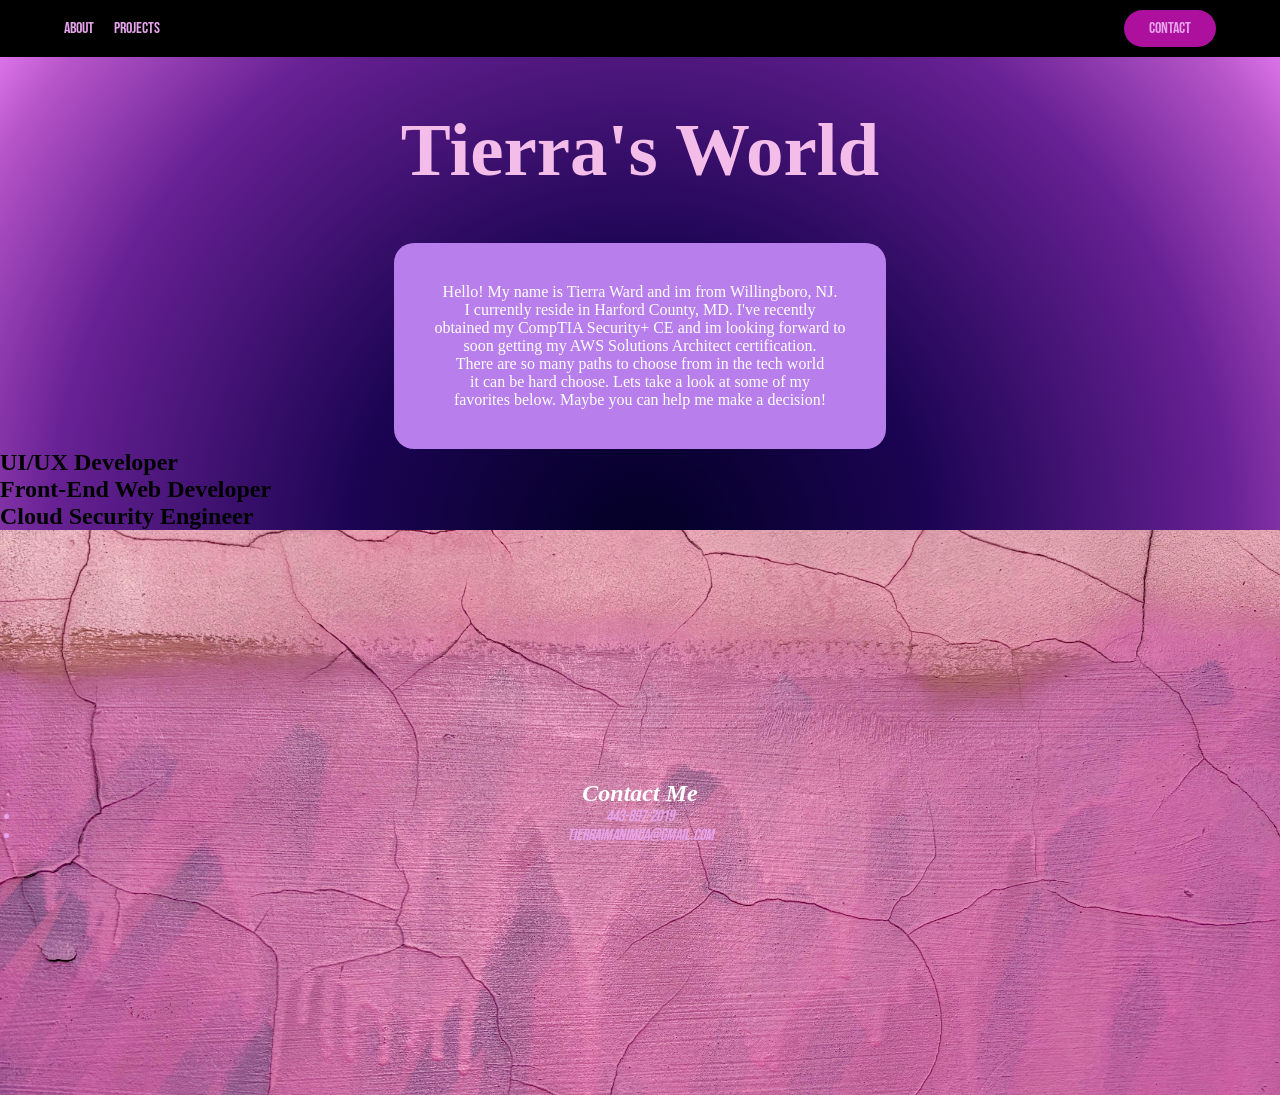
==== index.html @ ae032ce7 "added a footer and images to asset file" ====
<!DOCTYPE html>
<html lang="en">
    <head>
        <meta charset="UTF-8">
        <title>Front End Web Development Portfolio</title>
        <meta name="viewport" content="width=device-width, initial-scale=1.0">
        <link rel="stylesheet" href="styles.css">
        <meta name= "viewport" content="width=device-width, initial-scale=1.0"> 
    </head>
    <body>
        <header>
            <nav>
                <ul class="nav_links">
                    <li><a href="#">About</a></li>
                    <li><a href="#">Projects</a></li>
                </ul>
            </nav>
            <a class="cta" href="#"><button>Contact</button></a>
        </header>
        <main>
            <h1 id="tierras_world">Tierra's World</h1>
            <div class="bio_box">
                <p id="bio">Hello! My name is Tierra Ward and im from Willingboro, NJ.<br>
                I currently reside in Harford County, MD. I've recently<br>
                obtained my CompTIA Security+ CE and im looking forward to<br>
                soon getting my AWS Solutions Architect certification.<br>
                There are so many paths to choose from in the tech world<br>
                it can be hard choose. Lets take a look at some of my<br>
                favorites below. Maybe you can help me make a decision!
                </p>
            </div>
            <section>
                <h2>UI/UX Developer</h2>
            </section>
            
            <section>
                <h2>Front-End Web Developer</h2>
            </section>

            <section>
                <h2>Cloud Security Engineer</h2>
            </section>
        </main>
        <footer>
             <address>
                <h2>Contact Me</h2>
                <ul>
                    <li><a href="tel:4438972019">443-897-2019</a></li>
                    <li><a href="mailto:tierraimanimua@gmail.com">tierraimanimua@gmail.com</a></li>
                </ul>
            </address>
        </footer>
    </body>
</html>
---- styles.css ----
@import url('https://fonts.googleapis.com/css2?family=Bebas+Neue&display=swap');

* {
    margin: 0;
    padding: 0;
    box-sizing: border-box;
}

body {
    background: #020024;
    background: radial-gradient(circle, rgba(2, 0, 36, 1) 0%, rgba(27, 4, 82, 1) 34%, rgba(104, 33, 148, 1) 70%, rgba(182, 85, 201, 1) 89%, rgba(245, 134, 252, 1) 100%);
    margin: 0;
    min-height: 100vh;
    display: flex;
    flex-direction: column;
    
}

#tierras_world {
    font-size: 75px;
    text-align: center;
    padding: 50px;
    color: rgb(244, 189, 233);
}

li, a, button {
    font-family: "Bebas Neue", -apple-system, BlinkMacSystemFont, 'Segoe UI', Roboto, Oxygen, Ubuntu, Cantarell, 'Open Sans', 'Helvetica Neue', sans-serif;
    font-weight: 400;
    font-size: 16px;
    color: rgb(230, 164, 236);
    text-decoration: none;
}

header {
    display: flex;
    justify-content: space-between;
    align-items: center;
    padding: 10px 5%;
    background-color: black;
    width: 100%;
}

/* Nav Bar */

.nav_links {
    list-style: none;
    display: flex;
    gap: 20px;
    padding: 0;
    margin: 0;
}


.nav_links li a {
    text-decoration: none;
    transition: all 0.3s ease 0s;
}

.nav_links li a:hover {
    color: deeppink;
}

button {
    padding: 9px 25px;
    background-color: rgba(215, 21, 197, 0.8);
    border: none;
    border-radius: 50px;
    cursor: pointer;
    transition: all 0.3s ease 0s;
}

button:hover {
    background-color: rgba(247, 104, 234, 0.8);
}

/* End Nav Bar */

#bio {
    display: inline-block;
    background-color: rgb(183, 126, 236);
    text-align: center;
    border-radius: 20px;
    color: white;
    padding: 40px;
}

.bio_box {
    display: flex;
    justify-content: center;
    align-items: center;
}

footer {
    margin-top: auto;
    background-image: url("assets/footer_img2.jpg");
    background-position: center;
    background-size: cover;
    background-repeat: no-repeat;
    padding: 250px 20px;

    color: white;
    text-align: center;
    width: 100%;
}
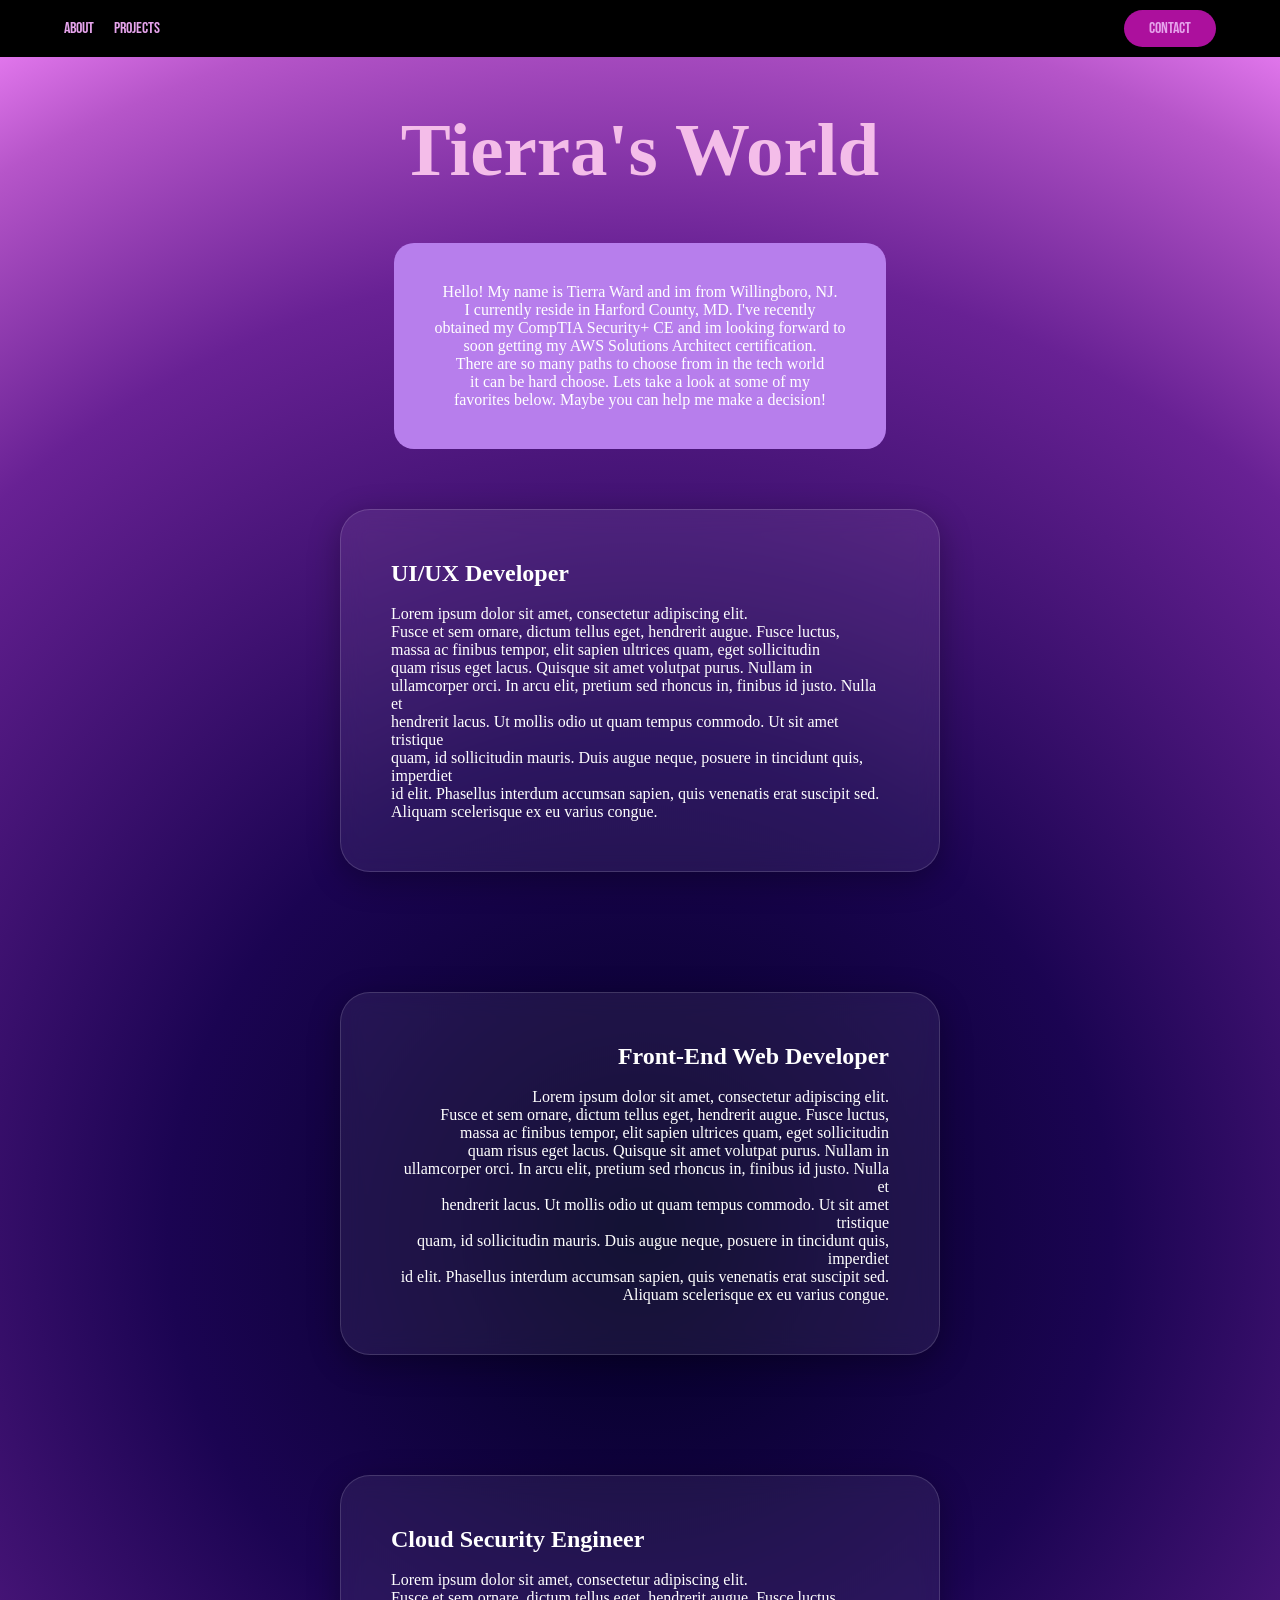
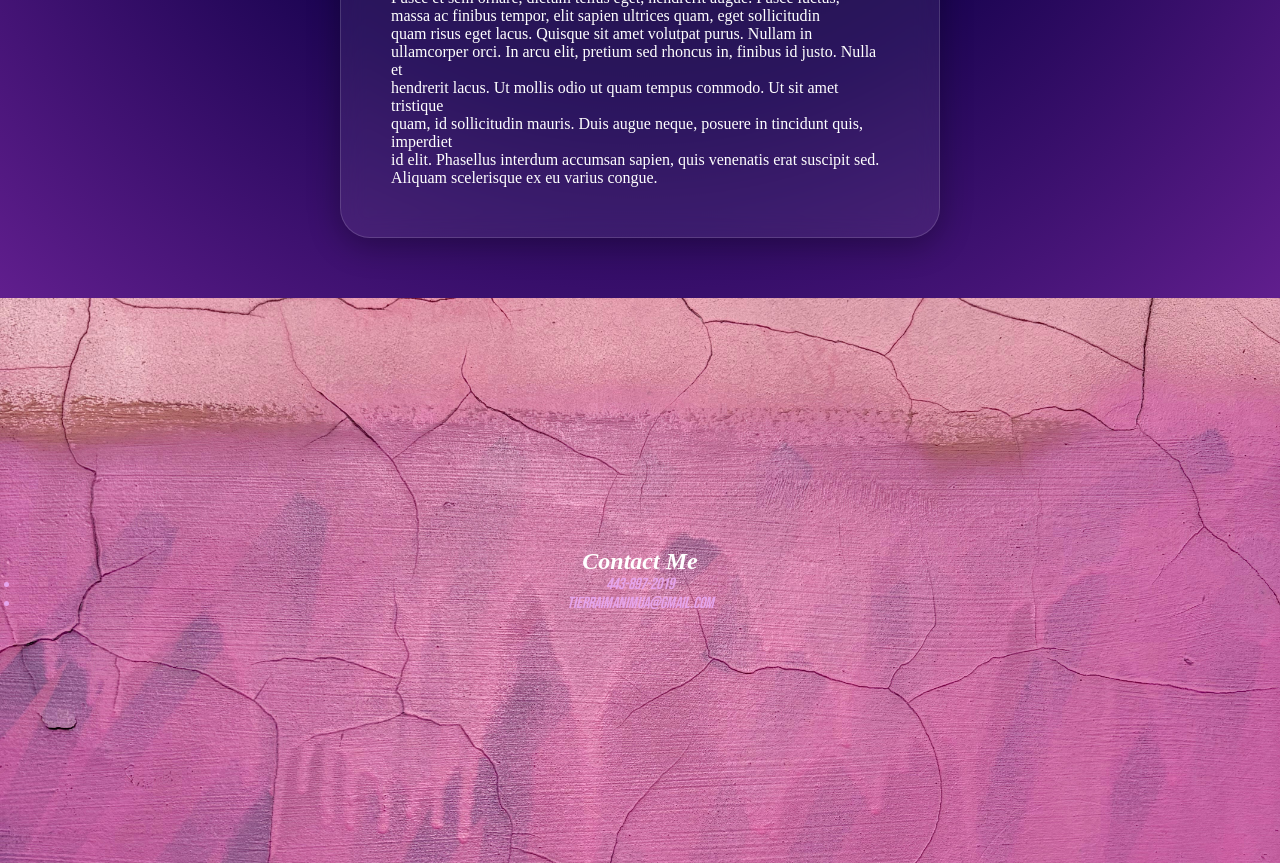
==== commit 5f9a40f4: "created bubble like text boxes for section elements" ====
--- a/index.html
+++ b/index.html
@@ -29,16 +29,52 @@
                 favorites below. Maybe you can help me make a decision!
                 </p>
             </div>
-            <section>
+            <section class="ux_dev">
+                <div class="text_container">
                 <h2>UI/UX Developer</h2>
+                <br>
+                <p>Lorem ipsum dolor sit amet, consectetur adipiscing elit.<br>
+                Fusce et sem ornare, dictum tellus eget, hendrerit augue. Fusce luctus,<br>
+                massa ac finibus tempor, elit sapien ultrices quam, eget sollicitudin<br>
+                quam risus eget lacus. Quisque sit amet volutpat purus. Nullam in ullamcorper
+                orci. In arcu elit, pretium sed rhoncus in, finibus id justo. Nulla et<br>
+                hendrerit lacus. Ut mollis odio ut quam tempus commodo. Ut sit amet tristique<br>
+                quam, id sollicitudin mauris. Duis augue neque, posuere in tincidunt quis, imperdiet<br>
+                id elit. Phasellus interdum accumsan sapien, quis venenatis erat suscipit sed.<br>
+                Aliquam scelerisque ex eu varius congue.</p>
+                </div>
             </section>
             
-            <section>
+            <section class="front_dev">
+                <div class="text_container">
                 <h2>Front-End Web Developer</h2>
+                <br>
+                <p>Lorem ipsum dolor sit amet, consectetur adipiscing elit.<br>
+                Fusce et sem ornare, dictum tellus eget, hendrerit augue. Fusce luctus,<br>
+                massa ac finibus tempor, elit sapien ultrices quam, eget sollicitudin<br>
+                quam risus eget lacus. Quisque sit amet volutpat purus. Nullam in ullamcorper
+                orci. In arcu elit, pretium sed rhoncus in, finibus id justo. Nulla et<br>
+                hendrerit lacus. Ut mollis odio ut quam tempus commodo. Ut sit amet tristique<br>
+                quam, id sollicitudin mauris. Duis augue neque, posuere in tincidunt quis, imperdiet<br>
+                id elit. Phasellus interdum accumsan sapien, quis venenatis erat suscipit sed.<br>
+                Aliquam scelerisque ex eu varius congue.</p>
+                </div>
             </section>
 
-            <section>
+            <section class="cloud">
+                <div class="text_container">
                 <h2>Cloud Security Engineer</h2>
+                <br>
+                <p>Lorem ipsum dolor sit amet, consectetur adipiscing elit.<br>
+                Fusce et sem ornare, dictum tellus eget, hendrerit augue. Fusce luctus,<br>
+                massa ac finibus tempor, elit sapien ultrices quam, eget sollicitudin<br>
+                quam risus eget lacus. Quisque sit amet volutpat purus. Nullam in ullamcorper
+                orci. In arcu elit, pretium sed rhoncus in, finibus id justo. Nulla et<br>
+                hendrerit lacus. Ut mollis odio ut quam tempus commodo. Ut sit amet tristique<br>
+                quam, id sollicitudin mauris. Duis augue neque, posuere in tincidunt quis, imperdiet<br>
+                id elit. Phasellus interdum accumsan sapien, quis venenatis erat suscipit sed.<br>
+                Aliquam scelerisque ex eu varius congue.</p>
+                </div>
             </section>
         </main>
         <footer>
--- a/styles.css
+++ b/styles.css
@@ -90,6 +90,53 @@
     align-items: center;
 }
 
+/* Job Paragraph Section */
+
+section {
+    display: flex;
+    justify-content: center;
+    padding: 60px 20px;
+}
+
+.ux_dev {
+    background-color: none;
+    color: white;
+    text-align: left;
+}
+
+.front_dev {
+    background-color: none;
+    color: white;
+    text-align: right;
+}
+
+.cloud {
+    background-color: none;
+    color: white;
+    text-align: left;
+}
+
+.text_container {
+    background-color: rgba(255, 255, 255, 0.07); 
+    backdrop-filter: blur(12px);
+    -webkit-backdrop-filter: blur(12px);
+    border: 1px solid rgba(255, 255, 255, 0.15);
+    border-radius: 30px;
+    padding: 50px;
+    max-width: 600px;
+    width: 100%;
+    transition: all 0.4s ease-in-out;
+    box-shadow: 0 8px 32px 0 rgba(0, 0, 0, 0.3);
+}
+
+.text_container:hover{
+    transform: translateY(-5px);
+    background-color: rgba(255, 255, 255, 0.12);
+    box-shadow: 0 0 30px 5px rgba(255, 20, 147, 0.6); 
+    border-color: rgba(255, 20, 147, 0.4);
+}
+/* Job Paragraph Section */
+
 footer {
     margin-top: auto;
     background-image: url("assets/footer_img2.jpg");
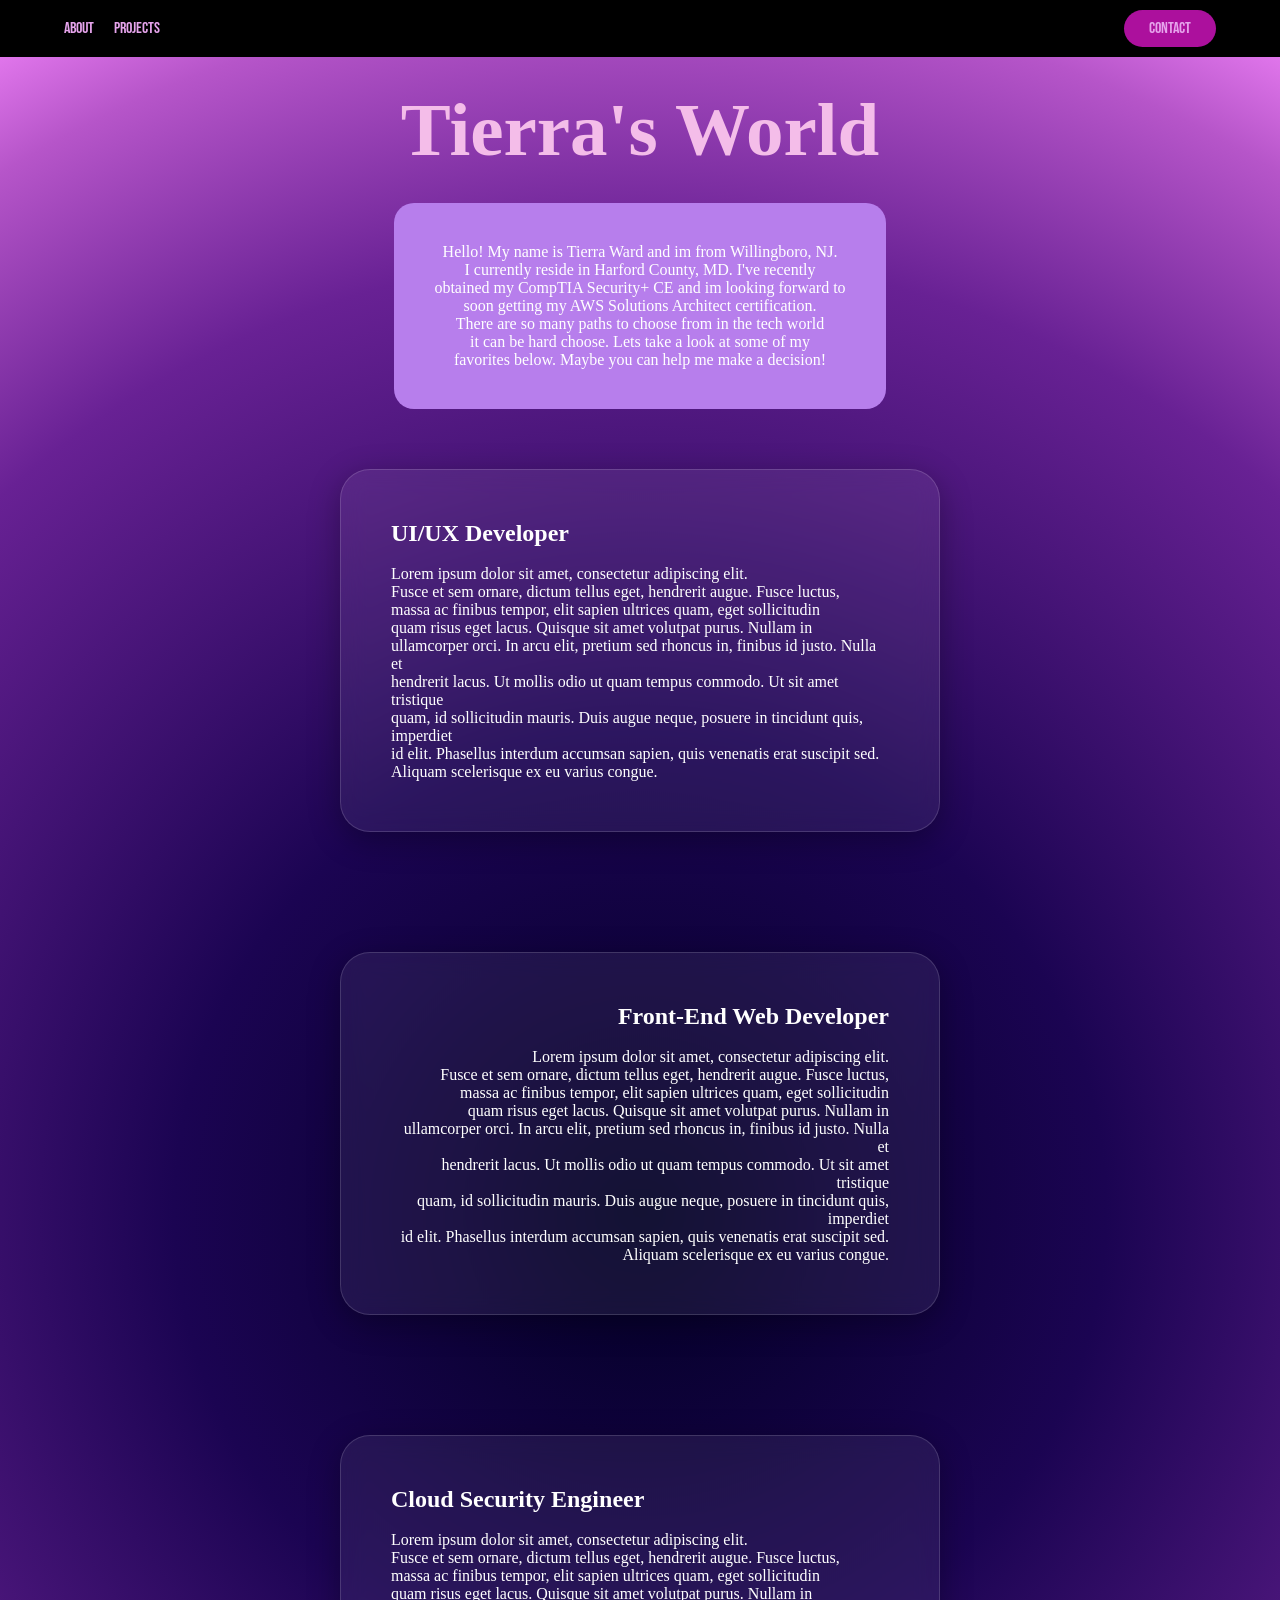
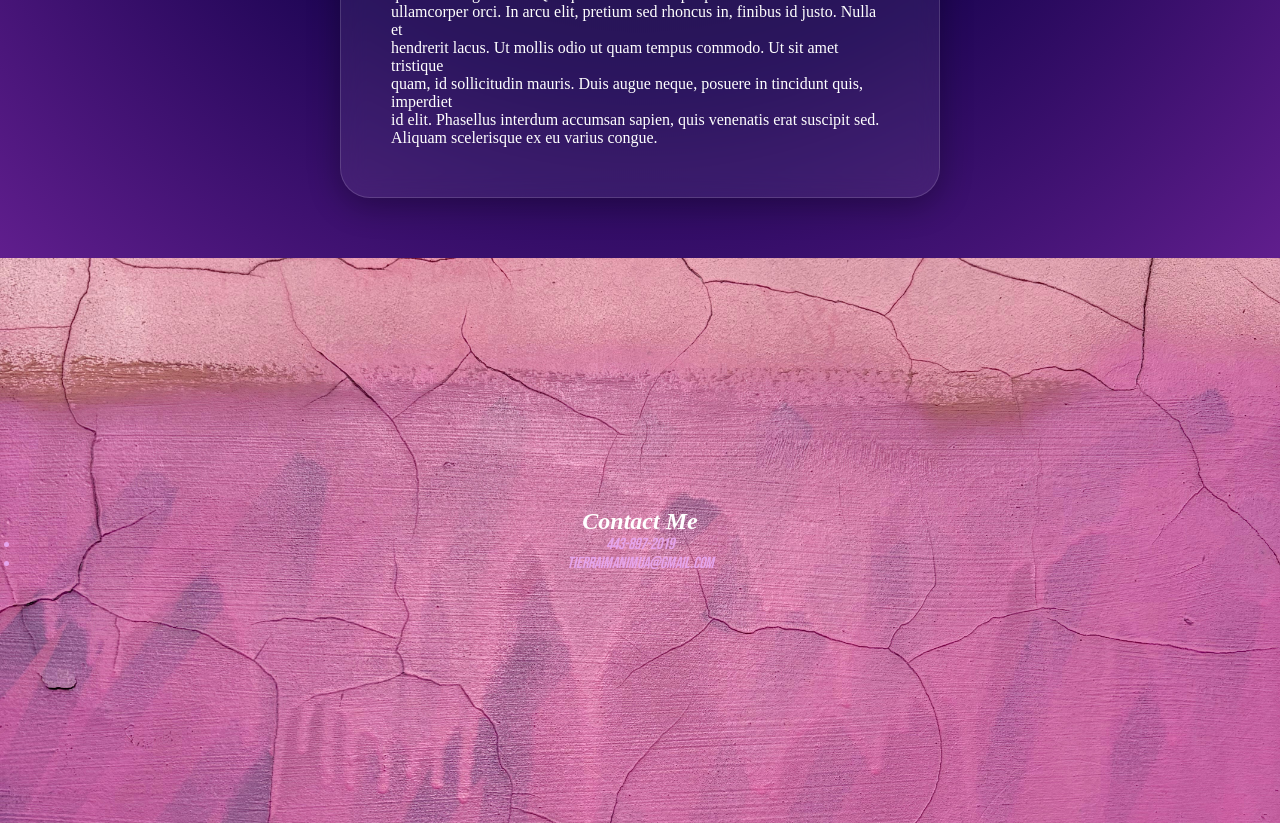
==== commit 042aebbc: "made image frames to hold my coursework screenshots in my projects html file" ====
--- a/index.html
+++ b/index.html
@@ -12,13 +12,13 @@
             <nav>
                 <ul class="nav_links">
                     <li><a href="#">About</a></li>
-                    <li><a href="#">Projects</a></li>
+                    <li><a href="projects.html" target="_blank">Projects</a></li>
                 </ul>
             </nav>
             <a class="cta" href="#"><button>Contact</button></a>
         </header>
         <main>
-            <h1 id="tierras_world">Tierra's World</h1>
+            <h1 class="heading">Tierra's World</h1>
             <div class="bio_box">
                 <p id="bio">Hello! My name is Tierra Ward and im from Willingboro, NJ.<br>
                 I currently reside in Harford County, MD. I've recently<br>
--- a/styles.css
+++ b/styles.css
@@ -16,11 +16,23 @@
     
 }
 
-#tierras_world {
+.background2 {
+    background: #833AB4;
+    background: linear-gradient(0deg,rgba(131, 58, 180, 1) 0%, rgba(253, 29, 29, 1) 50%, rgba(252, 176, 69, 1) 100%);
+}
+
+.heading {
     font-size: 75px;
     text-align: center;
+    padding: 30px;
+    color: rgb(244, 189, 233);
+}
+
+.heading2 {
+    font-size: 75px;
+    text-align: center;
     padding: 50px;
-    color: rgb(244, 189, 233);
+    color: whitesmoke;
 }
 
 li, a, button {
@@ -148,4 +160,44 @@
     color: white;
     text-align: center;
     width: 100%;
-}+}
+
+/* Project Containers */
+
+.image_containers {
+    display: flex;
+    flex-direction: column;
+    align-items: center;
+    gap: 40px;
+    width: 100%;
+    padding: 40px 0;
+}
+
+.fig_box {
+    display: flex;
+    flex-direction: column;
+    align-items: center;
+    width: 350px;
+    margin: 75px 200px;
+}
+
+.frame {
+    width: 550px;
+    height: 350px;
+    overflow: hidden;
+    border-radius: 20px;
+    box-shadow: 0 8px 24px rgba(0,0,0,0.2);
+}
+
+.fig_box img {
+    width: 100%;
+    height: 100%;
+    object-fit: contain;
+    object-position: center;
+}
+
+figcaption {
+    color: aliceblue;
+}
+
+/* Project Containers */
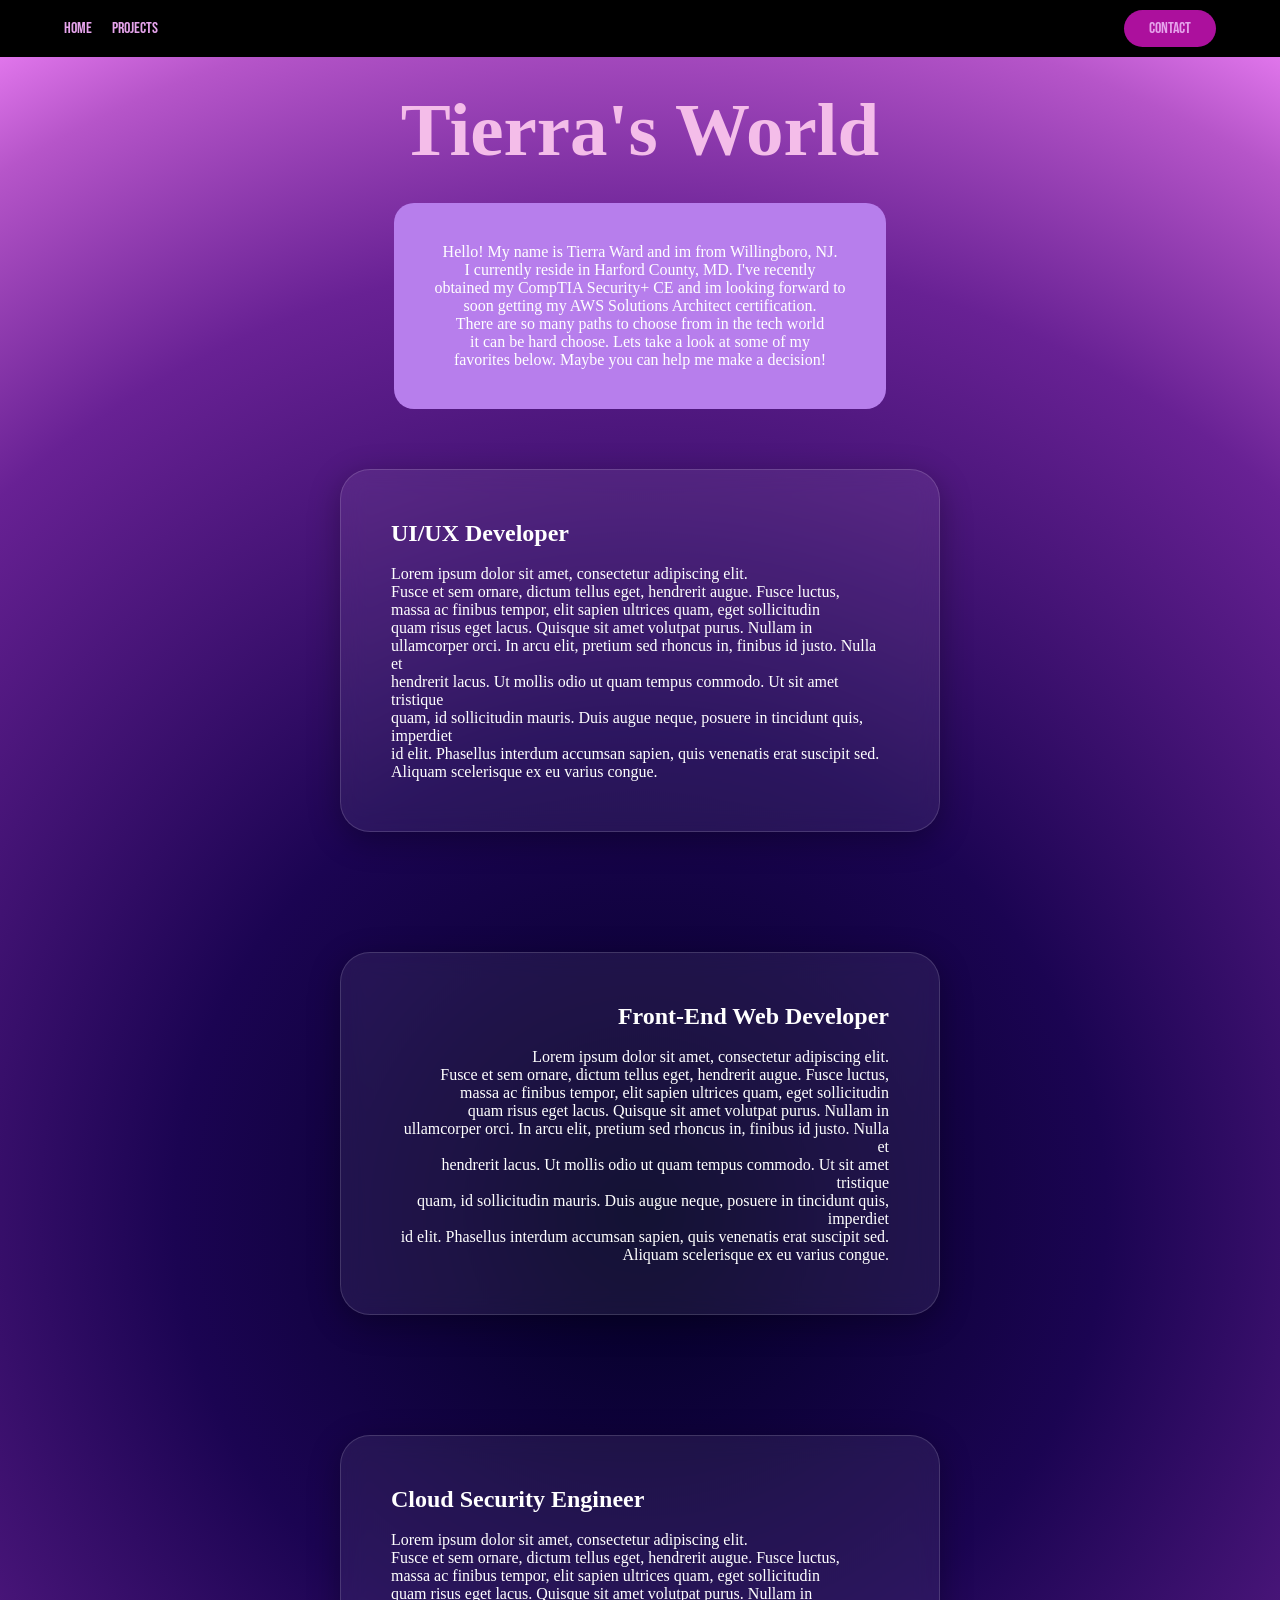
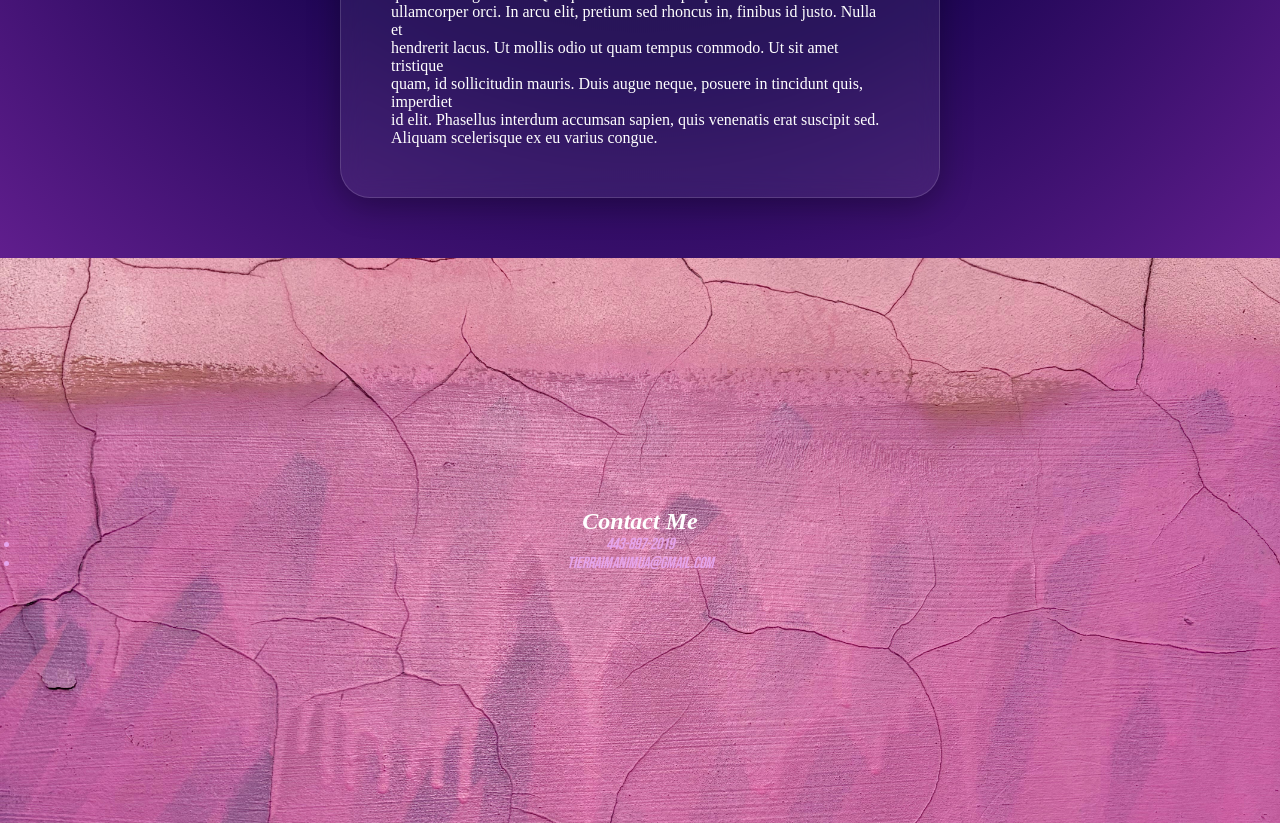
==== commit 4875c1d7: "updated links for anchor elements in the nav bar" ====
--- a/index.html
+++ b/index.html
@@ -11,11 +11,11 @@
         <header>
             <nav>
                 <ul class="nav_links">
-                    <li><a href="#">About</a></li>
-                    <li><a href="projects.html" target="_blank">Projects</a></li>
+                    <li><a href="index.html">Home</a></li>
+                    <li><a href="projects.html" target="_self">Projects</a></li>
                 </ul>
             </nav>
-            <a class="cta" href="#"><button>Contact</button></a>
+            <a class="cta" href="#contact_info"><button>Contact</button></a>
         </header>
         <main>
             <h1 class="heading">Tierra's World</h1>
@@ -77,7 +77,7 @@
                 </div>
             </section>
         </main>
-        <footer>
+        <footer id="contact_info">
              <address>
                 <h2>Contact Me</h2>
                 <ul>
--- a/styles.css
+++ b/styles.css
@@ -4,6 +4,7 @@
     margin: 0;
     padding: 0;
     box-sizing: border-box;
+    scroll-behavior: smooth;
 }
 
 body {
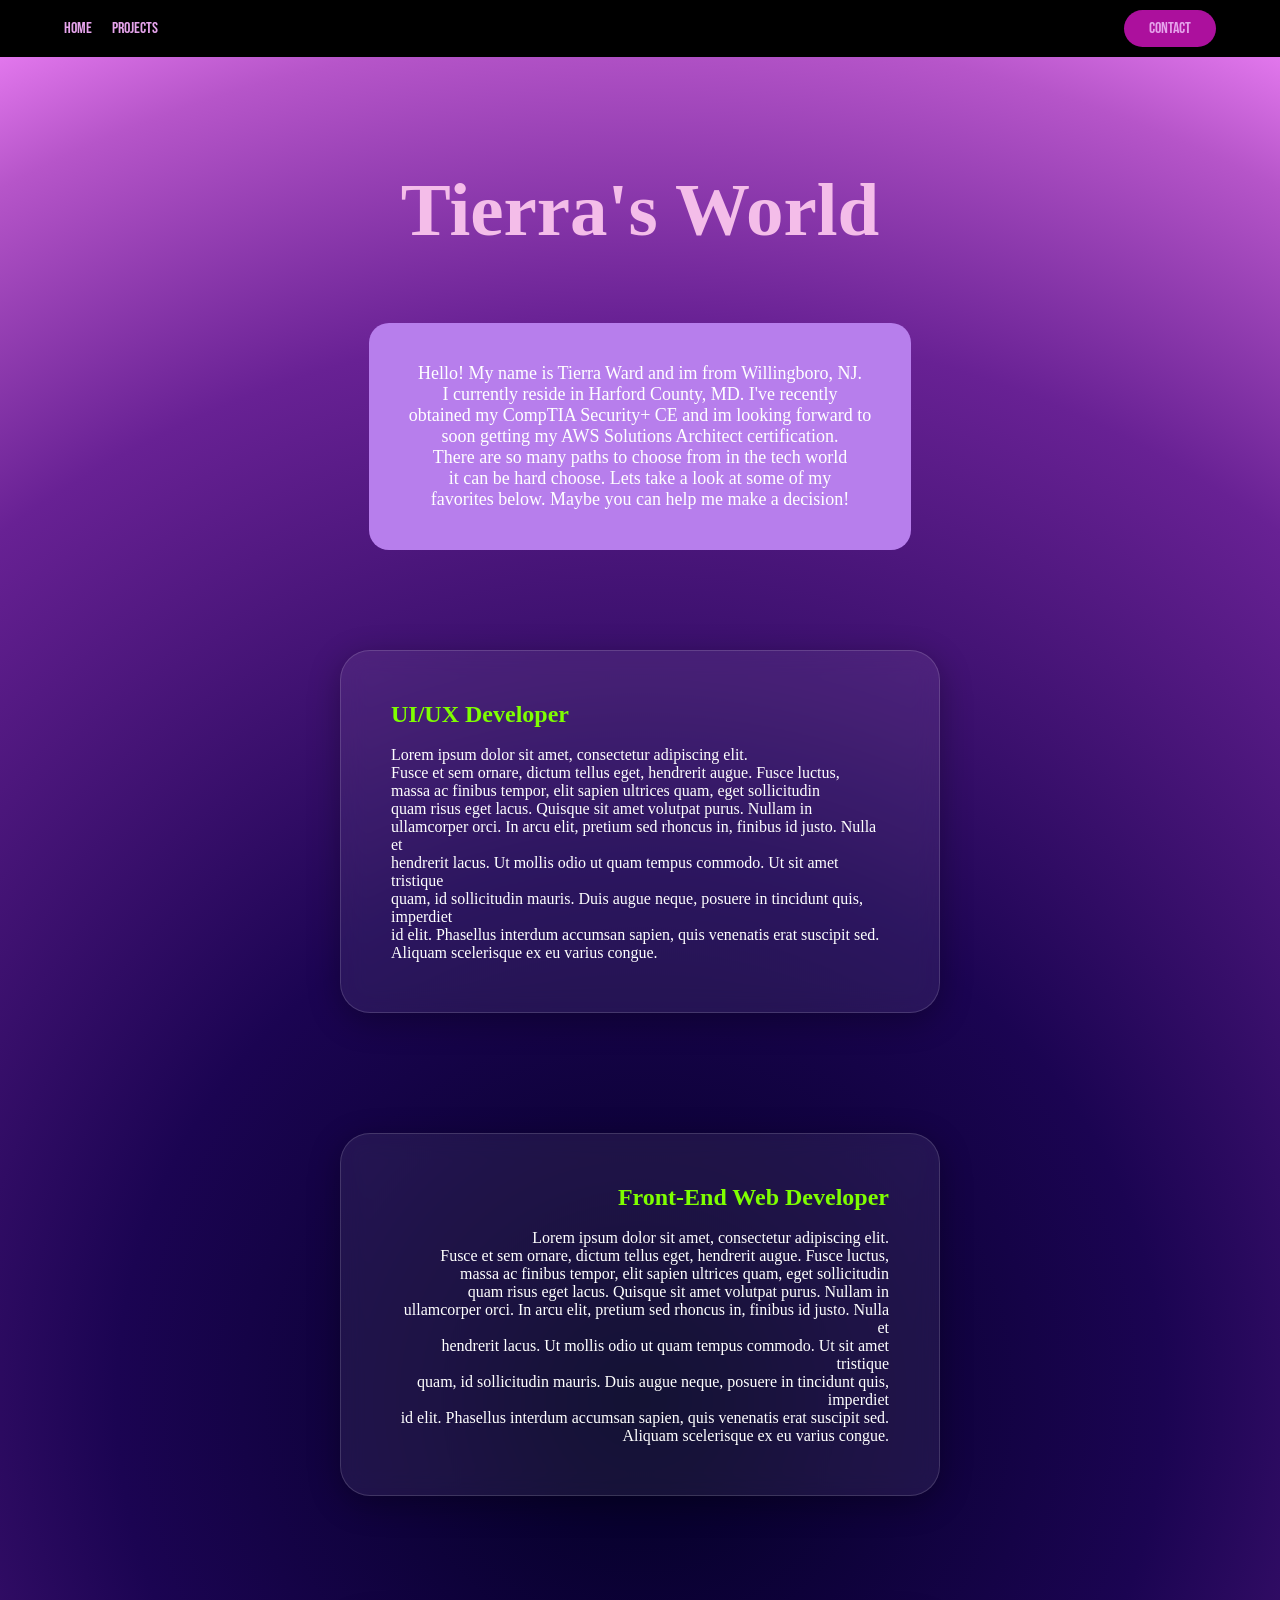
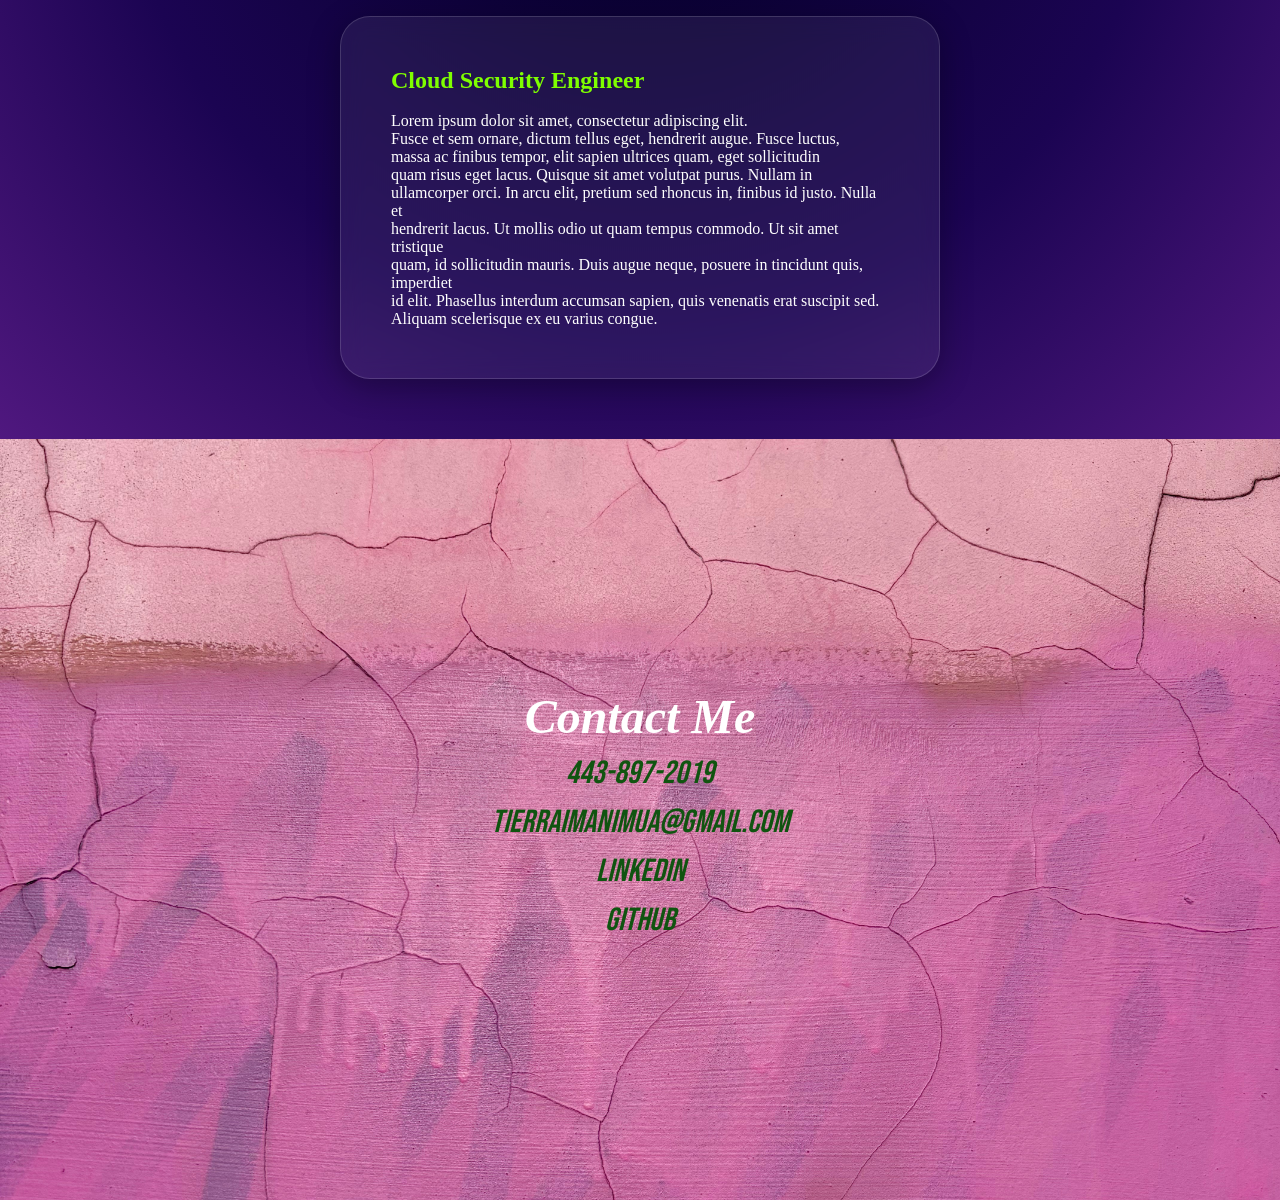
==== commit a11f3af2: "minor style changes" ====
--- a/index.html
+++ b/index.html
@@ -31,7 +31,7 @@
             </div>
             <section class="ux_dev">
                 <div class="text_container">
-                <h2>UI/UX Developer</h2>
+                <h2 class="text_title">UI/UX Developer</h2>
                 <br>
                 <p>Lorem ipsum dolor sit amet, consectetur adipiscing elit.<br>
                 Fusce et sem ornare, dictum tellus eget, hendrerit augue. Fusce luctus,<br>
@@ -47,7 +47,7 @@
             
             <section class="front_dev">
                 <div class="text_container">
-                <h2>Front-End Web Developer</h2>
+                <h2 class="text_title">Front-End Web Developer</h2>
                 <br>
                 <p>Lorem ipsum dolor sit amet, consectetur adipiscing elit.<br>
                 Fusce et sem ornare, dictum tellus eget, hendrerit augue. Fusce luctus,<br>
@@ -63,7 +63,7 @@
 
             <section class="cloud">
                 <div class="text_container">
-                <h2>Cloud Security Engineer</h2>
+                <h2 class="text_title">Cloud Security Engineer</h2>
                 <br>
                 <p>Lorem ipsum dolor sit amet, consectetur adipiscing elit.<br>
                 Fusce et sem ornare, dictum tellus eget, hendrerit augue. Fusce luctus,<br>
@@ -79,11 +79,15 @@
         </main>
         <footer id="contact_info">
              <address>
-                <h2>Contact Me</h2>
-                <ul>
-                    <li><a href="tel:4438972019">443-897-2019</a></li>
-                    <li><a href="mailto:tierraimanimua@gmail.com">tierraimanimua@gmail.com</a></li>
-                </ul>
+                <div class="footh2_box">
+                    <h2 class="footh2">Contact Me</h2>
+                </div>
+                <div>
+                    <a class="contact" href="tel:4438972019">443-897-2019</a></li>
+                    <a class="contact" href="mailto:tierraimanimua@gmail.com">tierraimanimua@gmail.com</a></li>
+                    <a class="contact" href="https://www.linkedin.com/in/tierra-ward-404134386" target="_blank">LinkedIn</a></li>
+                    <a class="contact" href="https://github.com/TierraImani/CodeSquad-Portfolio.git" target="_blank">GitHub</a></li>
+                </div>
             </address>
         </footer>
     </body>
--- a/styles.css
+++ b/styles.css
@@ -27,13 +27,18 @@
     text-align: center;
     padding: 30px;
     color: rgb(244, 189, 233);
+    margin: 80px 0px 0px 0px;
 }
 
 .heading2 {
     font-size: 75px;
     text-align: center;
-    padding: 50px;
+    padding: 60px 0px 0px 0px;
     color: whitesmoke;
+}
+
+.text_title {
+    color:chartreuse;
 }
 
 li, a, button {
@@ -42,6 +47,22 @@
     font-size: 16px;
     color: rgb(230, 164, 236);
     text-decoration: none;
+}
+
+.contact {
+    font-size: 32px;
+    margin: 10px;
+    display: flex;
+    flex-direction: column;
+    color:rgb(16, 84, 16);
+}
+
+.contact:hover {
+    color: chartreuse;
+}
+
+.contact:active {
+    color: rgb(38, 241, 241);
 }
 
 header {
@@ -95,12 +116,14 @@
     border-radius: 20px;
     color: white;
     padding: 40px;
+    font-size: 18px;
 }
 
 .bio_box {
     display: flex;
     justify-content: center;
     align-items: center;
+    margin: 40px;
 }
 
 /* Job Paragraph Section */
@@ -163,6 +186,10 @@
     width: 100%;
 }
 
+.footh2 {
+    font-size: 48px;
+}
+
 /* Project Containers */
 
 .image_containers {
@@ -199,6 +226,8 @@
 
 figcaption {
     color: aliceblue;
+    width: 400px;
+    text-align: center;
 }
 
 /* Project Containers */
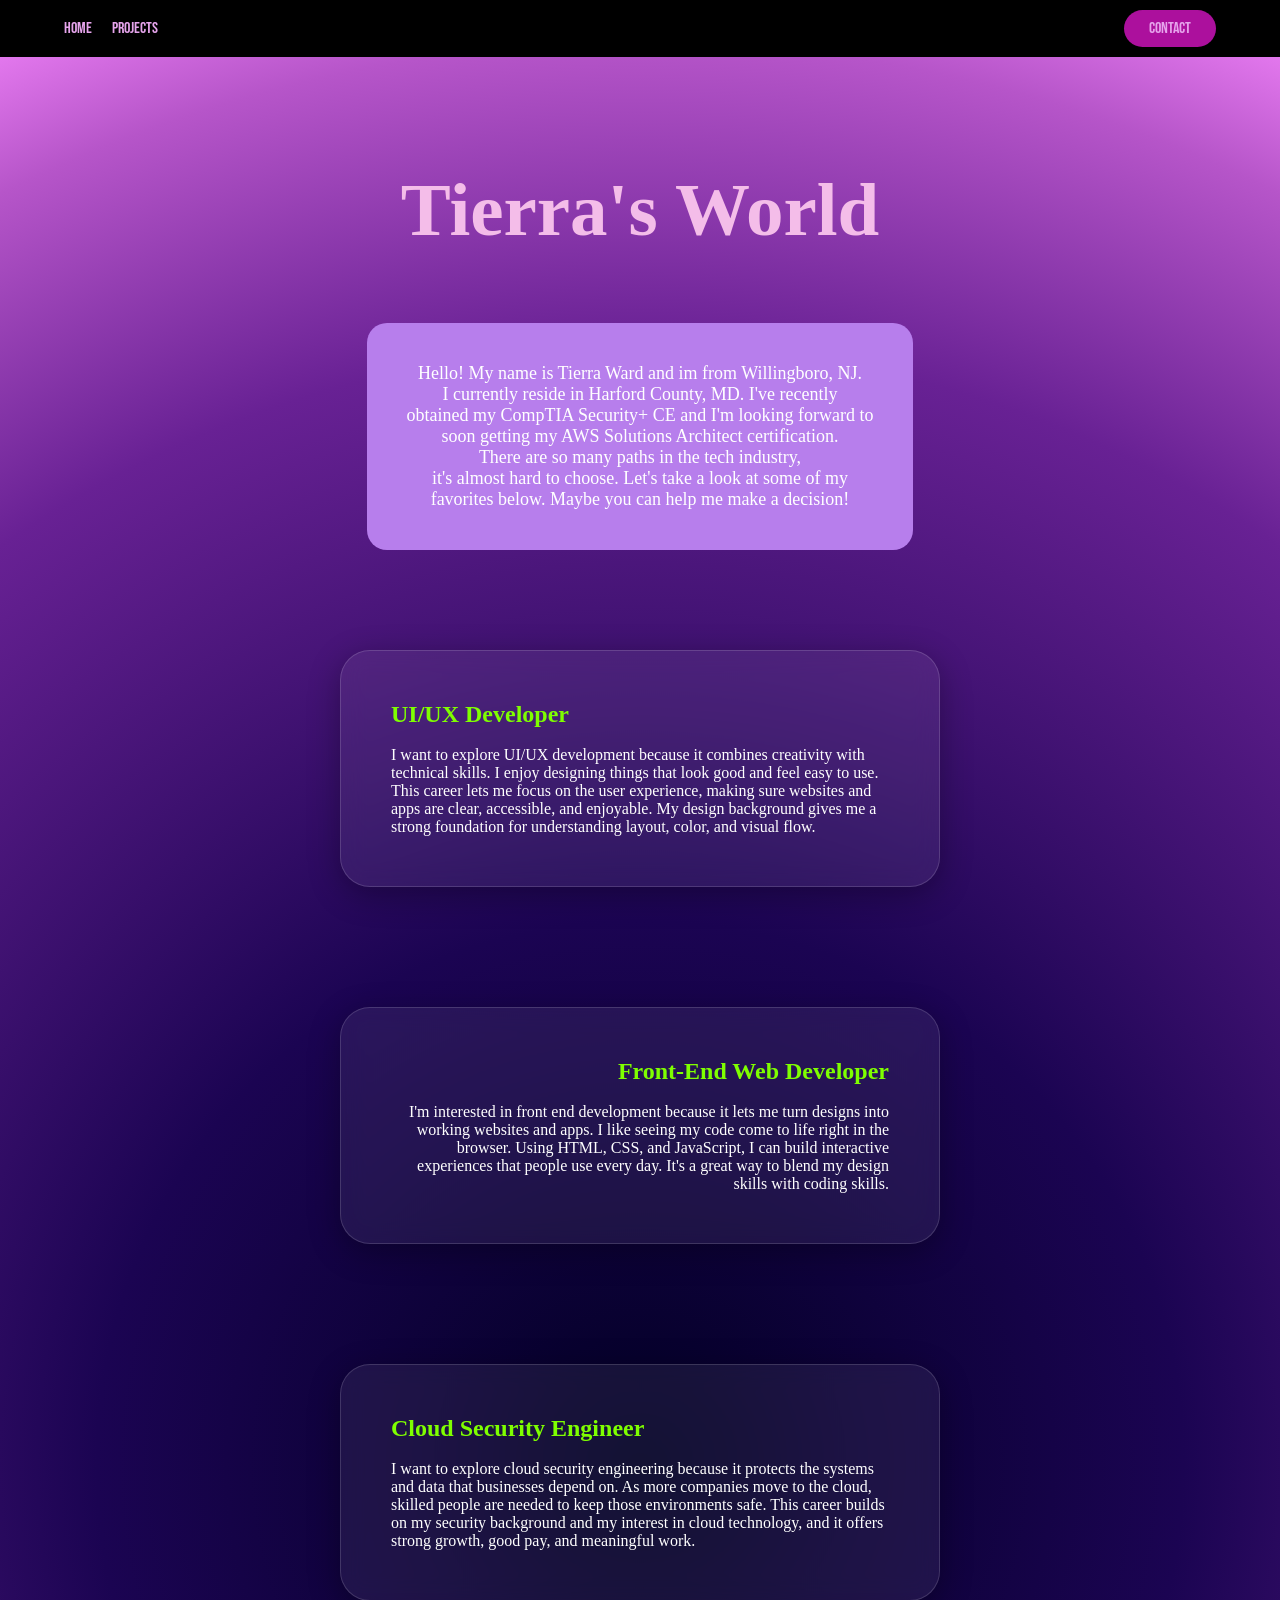
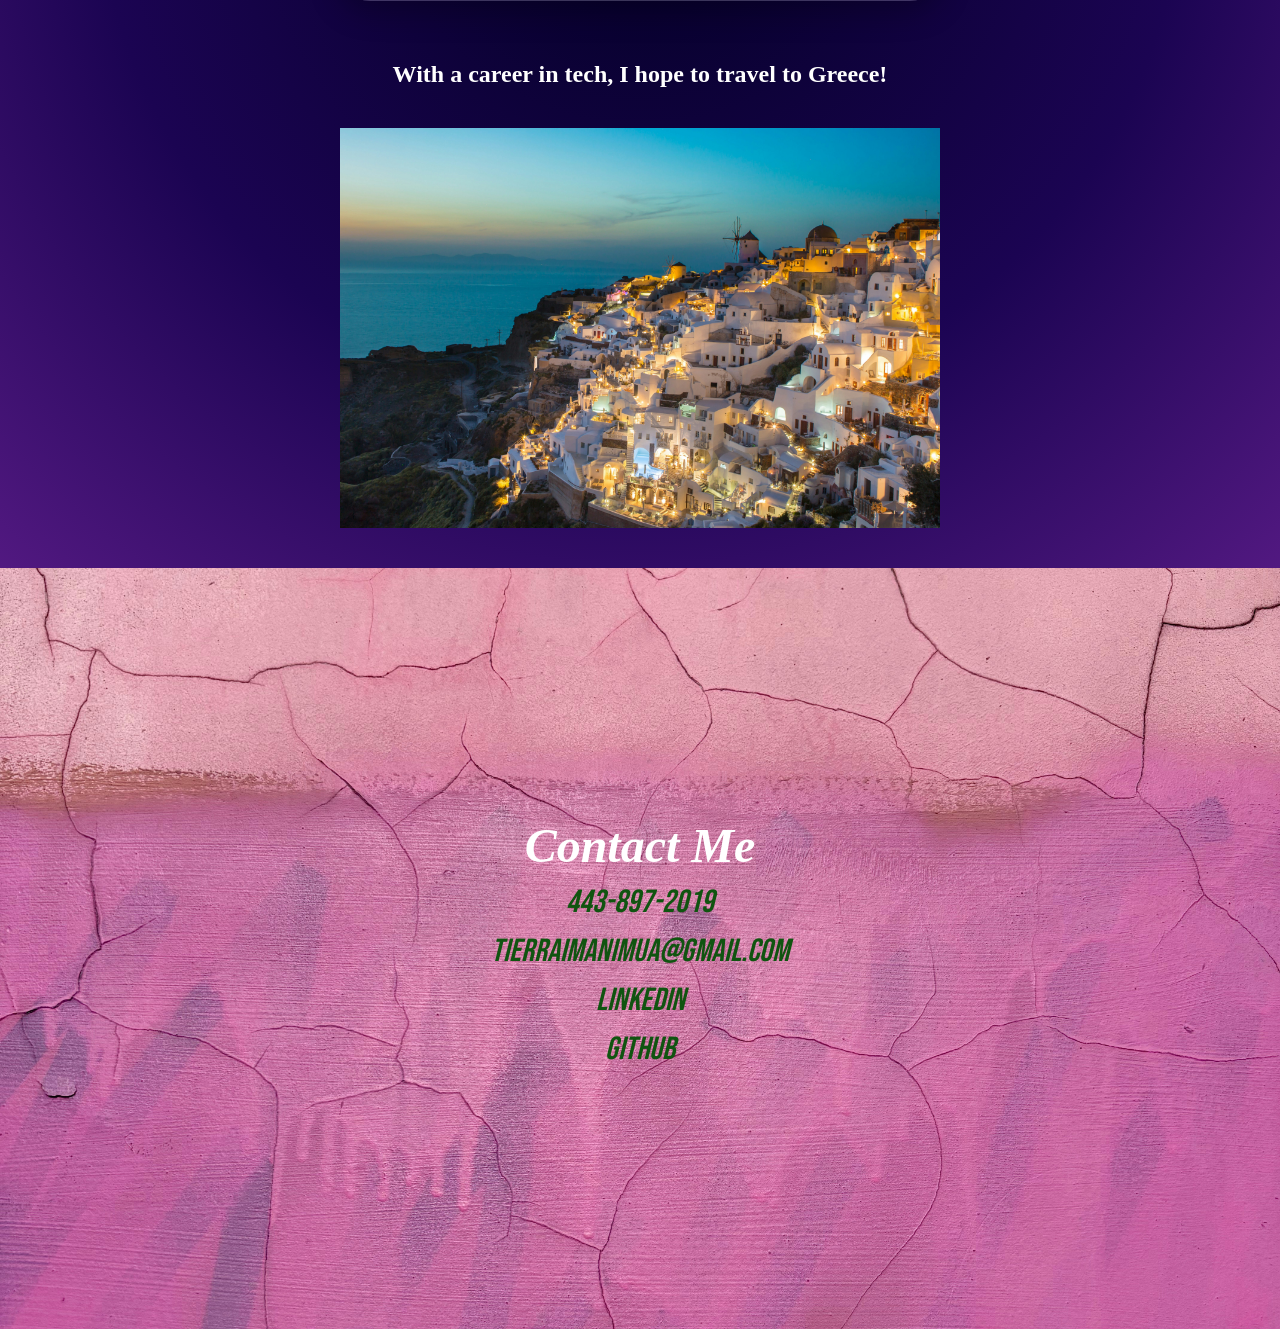
==== commit f07ea469: "updated all pseudo text and added finishing touches" ====
--- a/index.html
+++ b/index.html
@@ -22,10 +22,10 @@
             <div class="bio_box">
                 <p id="bio">Hello! My name is Tierra Ward and im from Willingboro, NJ.<br>
                 I currently reside in Harford County, MD. I've recently<br>
-                obtained my CompTIA Security+ CE and im looking forward to<br>
+                obtained my CompTIA Security+ CE and I'm looking forward to<br>
                 soon getting my AWS Solutions Architect certification.<br>
-                There are so many paths to choose from in the tech world<br>
-                it can be hard choose. Lets take a look at some of my<br>
+                There are so many paths in the tech industry,<br>
+                it's almost hard to choose. Let's take a look at some of my<br>
                 favorites below. Maybe you can help me make a decision!
                 </p>
             </div>
@@ -33,15 +33,11 @@
                 <div class="text_container">
                 <h2 class="text_title">UI/UX Developer</h2>
                 <br>
-                <p>Lorem ipsum dolor sit amet, consectetur adipiscing elit.<br>
-                Fusce et sem ornare, dictum tellus eget, hendrerit augue. Fusce luctus,<br>
-                massa ac finibus tempor, elit sapien ultrices quam, eget sollicitudin<br>
-                quam risus eget lacus. Quisque sit amet volutpat purus. Nullam in ullamcorper
-                orci. In arcu elit, pretium sed rhoncus in, finibus id justo. Nulla et<br>
-                hendrerit lacus. Ut mollis odio ut quam tempus commodo. Ut sit amet tristique<br>
-                quam, id sollicitudin mauris. Duis augue neque, posuere in tincidunt quis, imperdiet<br>
-                id elit. Phasellus interdum accumsan sapien, quis venenatis erat suscipit sed.<br>
-                Aliquam scelerisque ex eu varius congue.</p>
+                <p>I want to explore UI/UX development because it combines creativity with technical skills.
+                I enjoy designing things that look good and feel easy to use.
+                This career lets me focus on the user experience, making sure websites
+                and apps are clear, accessible, and enjoyable. My design background gives
+                me a strong foundation for understanding layout, color, and visual flow.</p>
                 </div>
             </section>
             
@@ -49,15 +45,11 @@
                 <div class="text_container">
                 <h2 class="text_title">Front-End Web Developer</h2>
                 <br>
-                <p>Lorem ipsum dolor sit amet, consectetur adipiscing elit.<br>
-                Fusce et sem ornare, dictum tellus eget, hendrerit augue. Fusce luctus,<br>
-                massa ac finibus tempor, elit sapien ultrices quam, eget sollicitudin<br>
-                quam risus eget lacus. Quisque sit amet volutpat purus. Nullam in ullamcorper
-                orci. In arcu elit, pretium sed rhoncus in, finibus id justo. Nulla et<br>
-                hendrerit lacus. Ut mollis odio ut quam tempus commodo. Ut sit amet tristique<br>
-                quam, id sollicitudin mauris. Duis augue neque, posuere in tincidunt quis, imperdiet<br>
-                id elit. Phasellus interdum accumsan sapien, quis venenatis erat suscipit sed.<br>
-                Aliquam scelerisque ex eu varius congue.</p>
+                <p>I'm interested in front end development because it lets me turn designs 
+                    into working websites and apps. I like seeing my code come to life right
+                    in the browser. Using HTML, CSS, and JavaScript, I can build interactive 
+                    experiences that people use every day. It's a great way to blend my design 
+                    skills with coding skills.</p>
                 </div>
             </section>
 
@@ -65,17 +57,19 @@
                 <div class="text_container">
                 <h2 class="text_title">Cloud Security Engineer</h2>
                 <br>
-                <p>Lorem ipsum dolor sit amet, consectetur adipiscing elit.<br>
-                Fusce et sem ornare, dictum tellus eget, hendrerit augue. Fusce luctus,<br>
-                massa ac finibus tempor, elit sapien ultrices quam, eget sollicitudin<br>
-                quam risus eget lacus. Quisque sit amet volutpat purus. Nullam in ullamcorper
-                orci. In arcu elit, pretium sed rhoncus in, finibus id justo. Nulla et<br>
-                hendrerit lacus. Ut mollis odio ut quam tempus commodo. Ut sit amet tristique<br>
-                quam, id sollicitudin mauris. Duis augue neque, posuere in tincidunt quis, imperdiet<br>
-                id elit. Phasellus interdum accumsan sapien, quis venenatis erat suscipit sed.<br>
-                Aliquam scelerisque ex eu varius congue.</p>
+                <p>I want to explore cloud security engineering because it protects the systems 
+                    and data that businesses depend on. As more companies move to the cloud, skilled 
+                    people are needed to keep those environments safe. This career builds on my security
+                    background and my interest in cloud technology, and it offers strong growth, good pay,
+                    and meaningful work.</p>
                 </div>
             </section>
+            <di>
+                <h2 class="greece_header">With a career in tech, I hope to travel to Greece!</h2>
+                <div class="greece_frame">
+                    <img src="assets/Greece.jpg" alt="beautiful city of Greece">
+                </div>
+            </di>
         </main>
         <footer id="contact_info">
              <address>
--- a/styles.css
+++ b/styles.css
@@ -173,6 +173,24 @@
 }
 /* Job Paragraph Section */
 
+.greece_header{
+    color: white;
+    text-align: center;
+}
+
+.greece_frame {
+    width: 100vw;
+    height: 400px;
+    margin: 40px 0;
+}
+
+.greece_frame img {
+    object-fit: contain;
+    width: 100%;
+    height: 100%;
+    
+}
+
 footer {
     margin-top: auto;
     background-image: url("assets/footer_img2.jpg");
